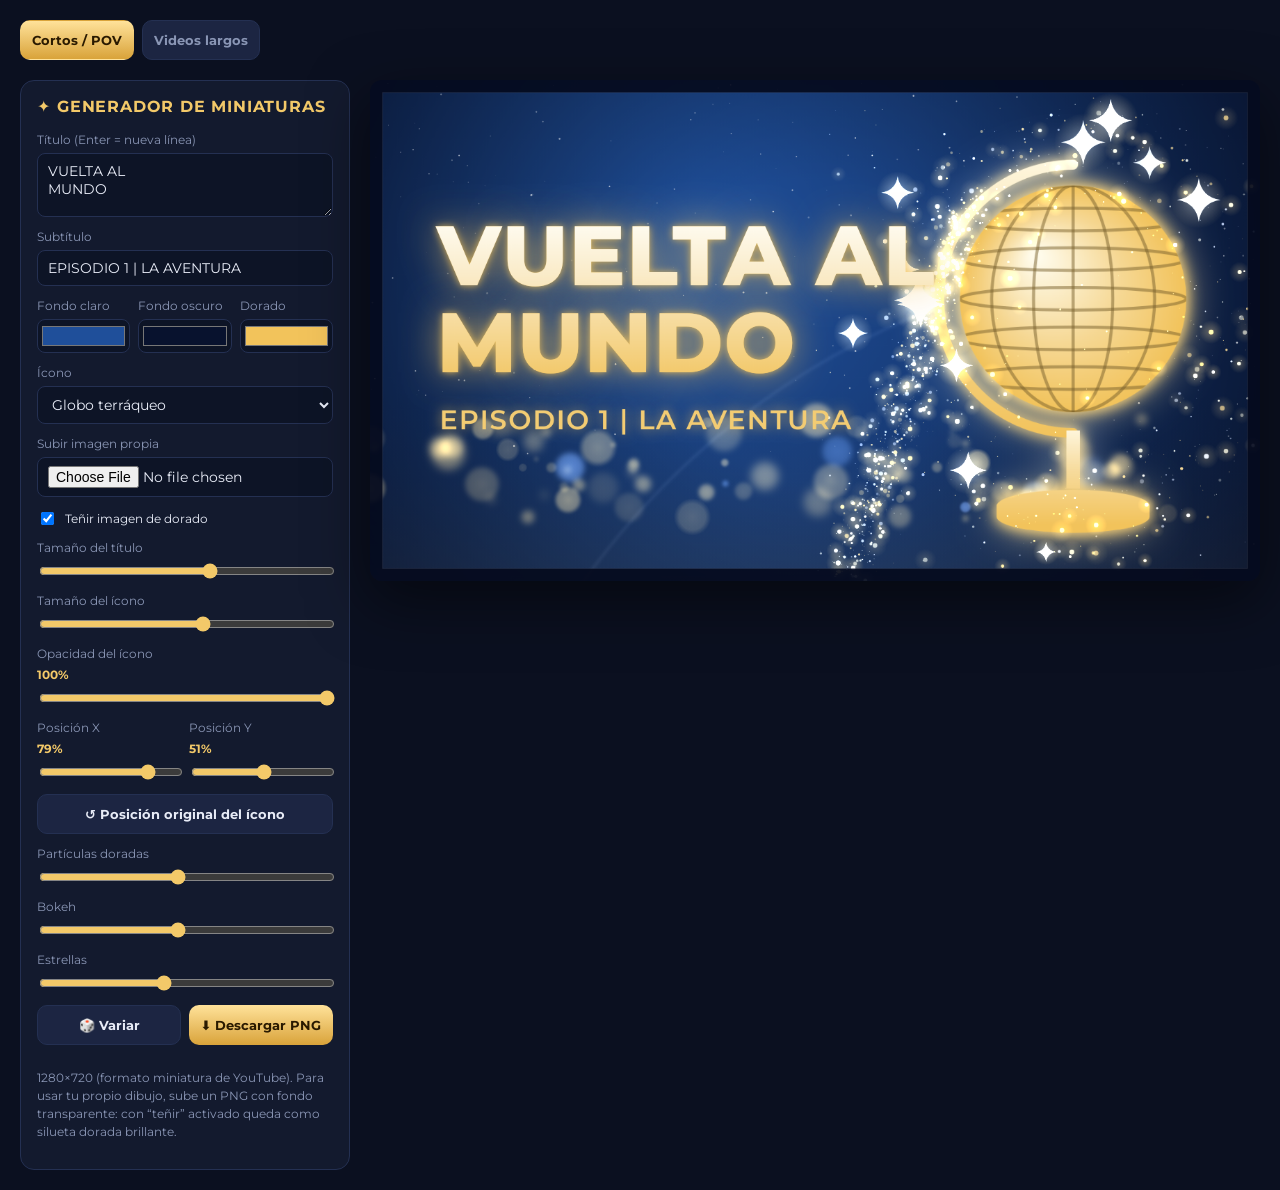
==== index.html @ 101daeae "Renombrar generador-miniaturas.html a index.html Actualiza la página de pruebas y la especificación " ====
<!doctype html>
<html lang="es">
<head>
<meta charset="utf-8">
<meta name="viewport" content="width=device-width, initial-scale=1">
<title>Miniaturas Doradas</title>
<link href="https://fonts.googleapis.com/css2?family=Montserrat:wght@600;700;800;900&display=swap" rel="stylesheet">
<link rel="stylesheet" href="css/estilos.css">
</head>
<body>
<nav class="tabs">
  <button class="tab activa" data-seccion="cortos" type="button">Cortos / POV</button>
  <button class="tab" data-seccion="largos" type="button">Videos largos</button>
</nav>
<div class="app">
  <aside class="panel" data-panel="cortos">
    <h1>✦ GENERADOR DE MINIATURAS</h1>

    <label>Título (Enter = nueva línea)
      <textarea id="title">VUELTA AL
MUNDO</textarea>
    </label>
    <label>Subtítulo
      <input type="text" id="subtitle" value="EPISODIO 1 | LA AVENTURA">
    </label>

    <div class="row">
      <label>Fondo claro<input type="color" id="bg1" value="#1f4f9a"></label>
      <label>Fondo oscuro<input type="color" id="bg2" value="#08122e"></label>
      <label>Dorado<input type="color" id="gold" value="#f2c35b"></label>
    </div>

    <label>Ícono
      <select id="icon">
        <option value="globo">Globo terráqueo</option>
        <option value="avion">Avión</option>
        <option value="brujula">Brújula</option>
        <option value="palmera">Palmera</option>
        <option value="maleta">Maleta</option>
        <option value="safari">Safari (jirafa y acacia)</option>
        <option value="imagen">Mi imagen (PNG)</option>
        <option value="none">Sin ícono</option>
      </select>
    </label>
    <label>Subir imagen propia
      <input type="file" id="file" accept="image/*">
    </label>
    <label class="check"><input type="checkbox" id="tint" checked> Teñir imagen de dorado</label>

    <label>Tamaño del título <input type="range" id="titleSize" min="80" max="200" value="150"></label>
    <label>Tamaño del ícono <input type="range" id="iconScale" min="50" max="140" value="100"></label>
    <label>Opacidad del ícono <span class="val" id="iconAlphav">100%</span><input type="range" id="iconAlpha" min="0" max="100" value="100"></label>
    <div class="row2">
      <label>Posición X <span class="val" id="iconXv">79%</span><input type="range" id="iconX" min="0" max="100" value="79"></label>
      <label>Posición Y <span class="val" id="iconYv">51%</span><input type="range" id="iconY" min="0" max="100" value="51"></label>
    </div>
    <button class="ghost" id="centerIcon" type="button">↺ Posición original del ícono</button>
    <label>Partículas doradas <input type="range" id="particles" min="0" max="3000" value="1400"></label>
    <label>Bokeh <input type="range" id="bokeh" min="0" max="150" value="70"></label>
    <label>Estrellas <input type="range" id="stars" min="0" max="600" value="250"></label>

    <div class="btns">
      <button class="ghost" id="rand">🎲 Variar</button>
      <button class="primary" data-descargar type="button">⬇ Descargar PNG</button>
    </div>
    <p class="hint">1280×720 (formato miniatura de YouTube). Para usar tu propio dibujo, sube un PNG con fondo transparente: con “teñir” activado queda como silueta dorada brillante.</p>
  </aside>

  <aside class="panel" data-panel="largos" hidden>
    <h1>✦ VIDEOS LARGOS</h1>

    <label>Plantilla
      <select id="lPlantilla">
        <option value="vlog">Vlog</option>
        <option value="podcast">Podcast</option>
        <option value="viaje">Reporte de viaje</option>
      </select>
    </label>
    <label>Foto
      <input type="file" id="lFoto" accept="image/*">
    </label>
    <div class="row2">
      <label>Zoom <span class="val" id="lZoomv">100%</span><input type="range" id="lZoom" min="100" max="300" value="100"></label>
      <label>Oscurecer <span class="val" id="lOscurov">30%</span><input type="range" id="lOscuro" min="0" max="80" value="30"></label>
    </div>
    <button class="ghost" id="lReencuadrar" type="button">↺ Reencuadrar foto</button>

    <label>Título (Enter = nueva línea)
      <textarea id="lTitulo">MI PRIMER DÍA
EN TOKIO</textarea>
    </label>
    <label>Subtítulo
      <input type="text" id="lSubtitulo" value="VLOG DE VIAJE">
    </label>
    <label data-plantilla="podcast" hidden>Invitado
      <input type="text" id="lInvitado" value="CON ANA PÉREZ">
    </label>
    <label data-plantilla="podcast" hidden>N.º de episodio
      <input type="text" id="lEpisodio" value="12" maxlength="6">
    </label>
    <label data-plantilla="viaje" hidden>Destino / país
      <input type="text" id="lDestino" value="JAPÓN">
    </label>
    <label data-plantilla="viaje" hidden>Fecha o duración
      <input type="text" id="lFecha" value="7 DÍAS">
    </label>

    <label>Dorado<input type="color" id="lGold" value="#f2c35b"></label>

    <div class="btns">
      <button class="ghost" id="lRand" type="button">🎲 Variar</button>
      <button class="primary" data-descargar type="button">⬇ Descargar PNG</button>
    </div>
    <p class="hint">Arrastra la foto sobre la miniatura para encuadrarla. Usa fotos horizontales de buena resolución (1280×720 o más).</p>
  </aside>

  <main class="stage">
    <canvas id="cv"></canvas>
  </main>
</div>

<script src="js/comun.js"></script>
<script src="js/cortos.js"></script>
<script src="js/largos.js"></script>
<script src="js/app.js"></script>
</body>
</html>
---- css/estilos.css ----
:root{
  --bg:#0b1020; --panel:#131a2e; --line:#243052;
  --text:#e8ecf7; --muted:#8a96b5; --gold:#f3c969;
}
*{box-sizing:border-box}
body{margin:0;background:var(--bg);color:var(--text);font-family:Montserrat,system-ui,sans-serif}
.app{display:grid;grid-template-columns:330px 1fr;gap:20px;padding:20px;max-width:1500px;margin:auto}
@media(max-width:900px){.app{grid-template-columns:1fr;padding:16px}}
.panel{background:var(--panel);border:1px solid var(--line);border-radius:14px;padding:16px;
       display:flex;flex-direction:column;gap:12px;align-self:start}
h1{font-size:16px;margin:0 0 4px;color:var(--gold);letter-spacing:.05em}
label{font-size:12px;color:var(--muted);display:flex;flex-direction:column;gap:6px}
input[type=text],textarea,select,input[type=file]{
  background:#0d1426;border:1px solid var(--line);color:var(--text);
  border-radius:8px;padding:8px 10px;font:inherit;font-size:14px;width:100%}
textarea{resize:vertical;min-height:64px}
.row{display:grid;grid-template-columns:1fr 1fr 1fr;gap:8px}
input[type=color]{width:100%;height:34px;border:1px solid var(--line);border-radius:8px;background:#0d1426;padding:2px}
input[type=range]{width:100%;accent-color:var(--gold)}
.row2{display:grid;grid-template-columns:1fr 1fr;gap:8px}
.val{color:var(--gold);font-weight:700}
canvas.drag{cursor:grab} canvas.dragging{cursor:grabbing}
.check{flex-direction:row;align-items:center;gap:8px;color:var(--text)}
.btns{display:grid;grid-template-columns:1fr 1fr;gap:8px}
button{font:inherit;font-weight:700;font-size:13px;border:0;border-radius:10px;padding:11px;cursor:pointer}
.primary{background:linear-gradient(180deg,#ffe29a,#d9a33a);color:#2a1a00}
.ghost{background:#1c2542;color:var(--text);border:1px solid var(--line)}
.stage{display:flex;flex-direction:column;gap:10px}
canvas{width:100%;height:auto;border-radius:12px;box-shadow:0 20px 60px rgba(0,0,0,.5);display:block}
.hint{font-size:12px;color:var(--muted);line-height:1.5}
[hidden]{display:none !important}
.tabs{display:flex;gap:8px;max-width:1500px;margin:auto;padding:20px 20px 0}
@media(max-width:900px){.tabs{padding:16px 16px 0}}
.tab{background:#1c2542;color:var(--muted);border:1px solid var(--line)}
.tab.activa{background:linear-gradient(180deg,#ffe29a,#d9a33a);color:#2a1a00;border-color:transparent}
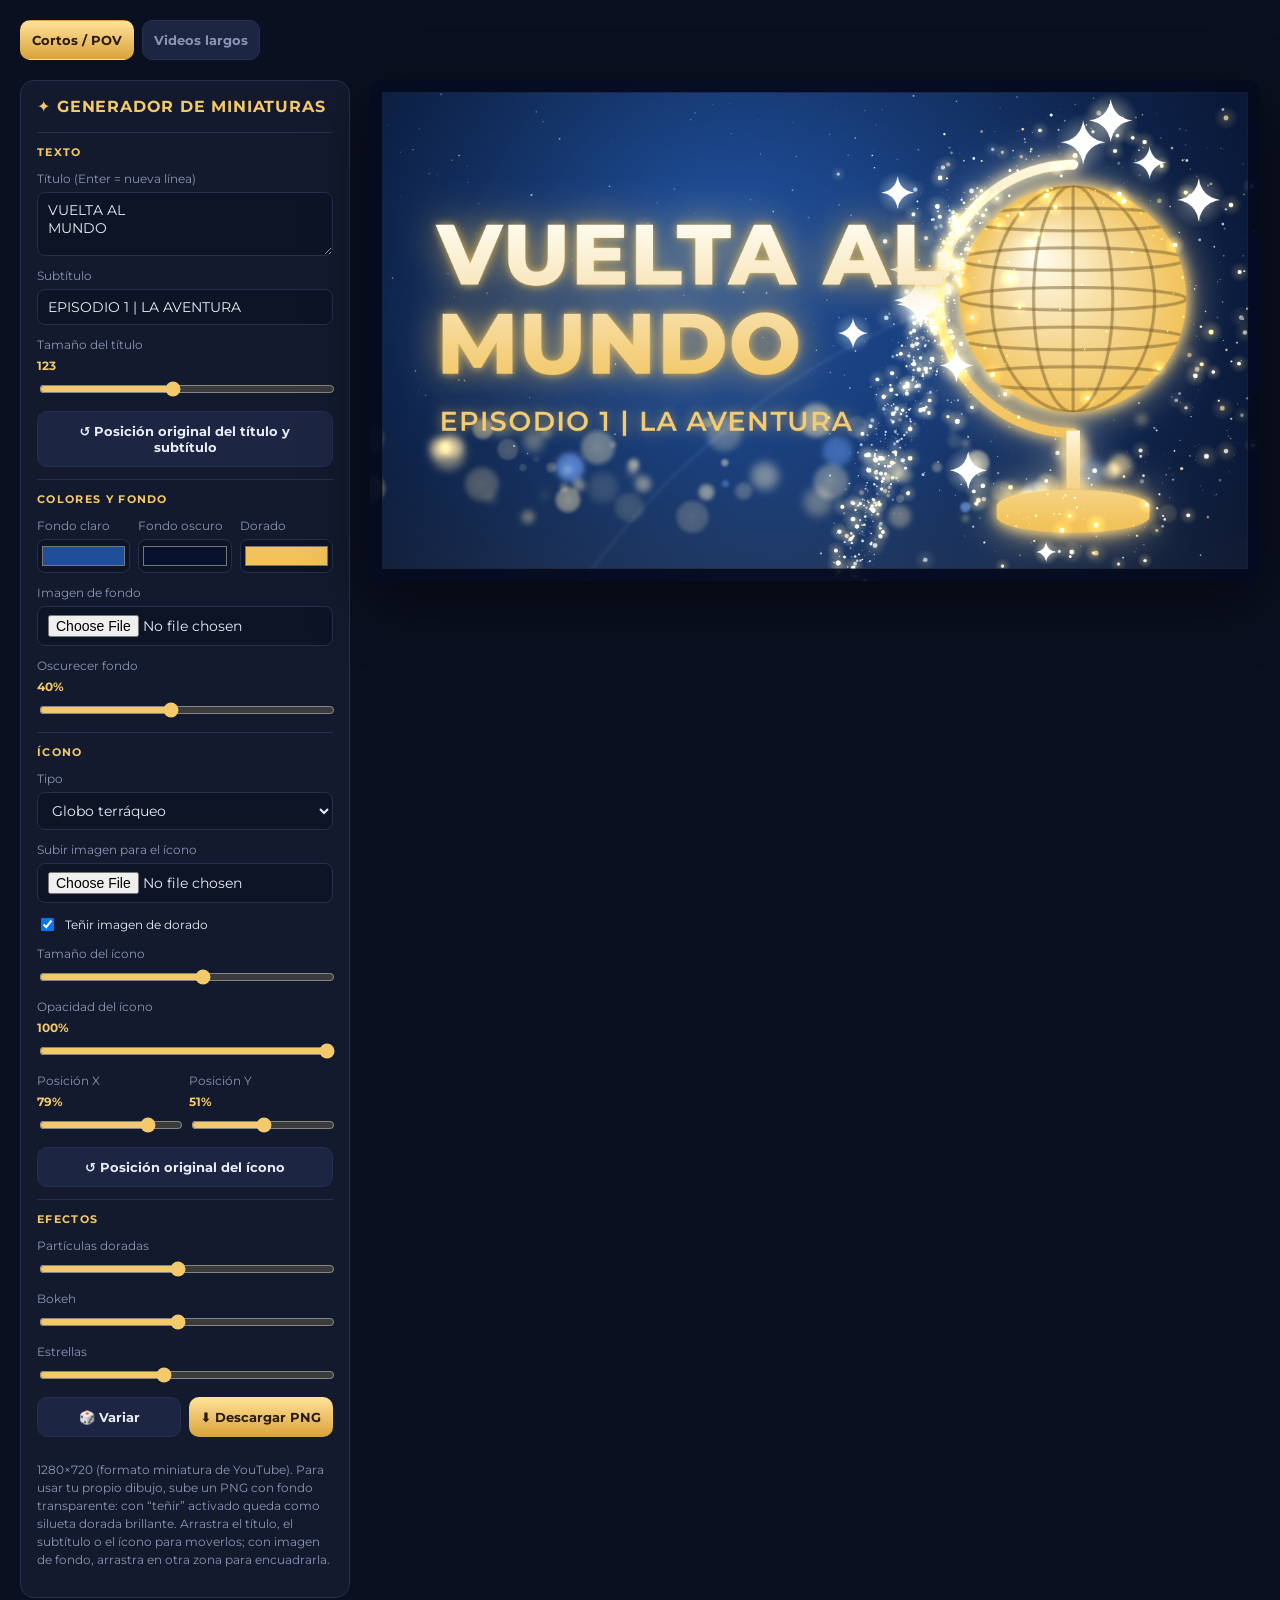
==== commit 5a064375: "Cortos: imagen de fondo, arrastre de textos y panel por secciones - Imagen de fondo con ajuste "cove" ====
--- a/index.html
+++ b/index.html
@@ -16,54 +16,74 @@
   <aside class="panel" data-panel="cortos">
     <h1>✦ GENERADOR DE MINIATURAS</h1>
 
-    <label>Título (Enter = nueva línea)
-      <textarea id="title">VUELTA AL
+    <section class="grupo">
+      <h2>Texto</h2>
+      <label>Título (Enter = nueva línea)
+        <textarea id="title">VUELTA AL
 MUNDO</textarea>
-    </label>
-    <label>Subtítulo
-      <input type="text" id="subtitle" value="EPISODIO 1 | LA AVENTURA">
-    </label>
+      </label>
+      <label>Subtítulo
+        <input type="text" id="subtitle" value="EPISODIO 1 | LA AVENTURA">
+      </label>
+      <label>Tamaño del título <span class="val" id="titleSizev">123</span><input type="range" id="titleSize" min="60" max="200" value="123"></label>
+      <button class="ghost" id="centerTitle" type="button">↺ Posición original del título y subtítulo</button>
+    </section>
 
-    <div class="row">
-      <label>Fondo claro<input type="color" id="bg1" value="#1f4f9a"></label>
-      <label>Fondo oscuro<input type="color" id="bg2" value="#08122e"></label>
-      <label>Dorado<input type="color" id="gold" value="#f2c35b"></label>
-    </div>
+    <section class="grupo">
+      <h2>Colores y fondo</h2>
+      <div class="row">
+        <label>Fondo claro<input type="color" id="bg1" value="#1f4f9a"></label>
+        <label>Fondo oscuro<input type="color" id="bg2" value="#08122e"></label>
+        <label>Dorado<input type="color" id="gold" value="#f2c35b"></label>
+      </div>
+      <label>Imagen de fondo
+        <input type="file" id="bgFile" accept="image/*">
+      </label>
+      <label>Oscurecer fondo <span class="val" id="bgOscurov">40%</span><input type="range" id="bgOscuro" min="0" max="90" value="40"></label>
+      <button class="ghost" id="bgQuitar" type="button" hidden>✕ Quitar imagen de fondo</button>
+    </section>
 
-    <label>Ícono
-      <select id="icon">
-        <option value="globo">Globo terráqueo</option>
-        <option value="avion">Avión</option>
-        <option value="brujula">Brújula</option>
-        <option value="palmera">Palmera</option>
-        <option value="maleta">Maleta</option>
-        <option value="safari">Safari (jirafa y acacia)</option>
-        <option value="imagen">Mi imagen (PNG)</option>
-        <option value="none">Sin ícono</option>
-      </select>
-    </label>
-    <label>Subir imagen propia
-      <input type="file" id="file" accept="image/*">
-    </label>
-    <label class="check"><input type="checkbox" id="tint" checked> Teñir imagen de dorado</label>
+    <section class="grupo">
+      <h2>Ícono</h2>
+      <label>Tipo
+        <select id="icon">
+          <option value="globo">Globo terráqueo</option>
+          <option value="avion">Avión</option>
+          <option value="brujula">Brújula</option>
+          <option value="palmera">Palmera</option>
+          <option value="maleta">Maleta</option>
+          <option value="safari">Safari (jirafa y acacia)</option>
+          <option value="imagen">Mi imagen (PNG)</option>
+          <option value="none">Sin ícono</option>
+        </select>
+      </label>
+      <label>Subir imagen para el ícono
+        <input type="file" id="file" accept="image/*">
+      </label>
+      <div class="grupo-cuerpo" id="iconAjustes">
+        <label class="check"><input type="checkbox" id="tint" checked> Teñir imagen de dorado</label>
+        <label>Tamaño del ícono <input type="range" id="iconScale" min="50" max="140" value="100"></label>
+        <label>Opacidad del ícono <span class="val" id="iconAlphav">100%</span><input type="range" id="iconAlpha" min="0" max="100" value="100"></label>
+        <div class="row2">
+          <label>Posición X <span class="val" id="iconXv">79%</span><input type="range" id="iconX" min="0" max="100" value="79"></label>
+          <label>Posición Y <span class="val" id="iconYv">51%</span><input type="range" id="iconY" min="0" max="100" value="51"></label>
+        </div>
+        <button class="ghost" id="centerIcon" type="button">↺ Posición original del ícono</button>
+      </div>
+    </section>
 
-    <label>Tamaño del título <input type="range" id="titleSize" min="80" max="200" value="150"></label>
-    <label>Tamaño del ícono <input type="range" id="iconScale" min="50" max="140" value="100"></label>
-    <label>Opacidad del ícono <span class="val" id="iconAlphav">100%</span><input type="range" id="iconAlpha" min="0" max="100" value="100"></label>
-    <div class="row2">
-      <label>Posición X <span class="val" id="iconXv">79%</span><input type="range" id="iconX" min="0" max="100" value="79"></label>
-      <label>Posición Y <span class="val" id="iconYv">51%</span><input type="range" id="iconY" min="0" max="100" value="51"></label>
-    </div>
-    <button class="ghost" id="centerIcon" type="button">↺ Posición original del ícono</button>
-    <label>Partículas doradas <input type="range" id="particles" min="0" max="3000" value="1400"></label>
-    <label>Bokeh <input type="range" id="bokeh" min="0" max="150" value="70"></label>
-    <label>Estrellas <input type="range" id="stars" min="0" max="600" value="250"></label>
+    <section class="grupo">
+      <h2>Efectos</h2>
+      <label>Partículas doradas <input type="range" id="particles" min="0" max="3000" value="1400"></label>
+      <label>Bokeh <input type="range" id="bokeh" min="0" max="150" value="70"></label>
+      <label>Estrellas <input type="range" id="stars" min="0" max="600" value="250"></label>
+    </section>
 
     <div class="btns">
       <button class="ghost" id="rand">🎲 Variar</button>
       <button class="primary" data-descargar type="button">⬇ Descargar PNG</button>
     </div>
-    <p class="hint">1280×720 (formato miniatura de YouTube). Para usar tu propio dibujo, sube un PNG con fondo transparente: con “teñir” activado queda como silueta dorada brillante.</p>
+    <p class="hint">1280×720 (formato miniatura de YouTube). Para usar tu propio dibujo, sube un PNG con fondo transparente: con “teñir” activado queda como silueta dorada brillante. Arrastra el título, el subtítulo o el ícono para moverlos; con imagen de fondo, arrastra en otra zona para encuadrarla.</p>
   </aside>
 
   <aside class="panel" data-panel="largos" hidden>
--- a/css/estilos.css
+++ b/css/estilos.css
@@ -27,6 +27,9 @@
 .ghost{background:#1c2542;color:var(--text);border:1px solid var(--line)}
 .stage{display:flex;flex-direction:column;gap:10px}
 canvas{width:100%;height:auto;border-radius:12px;box-shadow:0 20px 60px rgba(0,0,0,.5);display:block}
+.grupo,.grupo-cuerpo{display:flex;flex-direction:column;gap:12px}
+.grupo{border-top:1px solid var(--line);padding-top:12px}
+h2{font-size:11px;margin:0;color:var(--gold);letter-spacing:.12em;text-transform:uppercase}
 .hint{font-size:12px;color:var(--muted);line-height:1.5}
 [hidden]{display:none !important}
 .tabs{display:flex;gap:8px;max-width:1500px;margin:auto;padding:20px 20px 0}
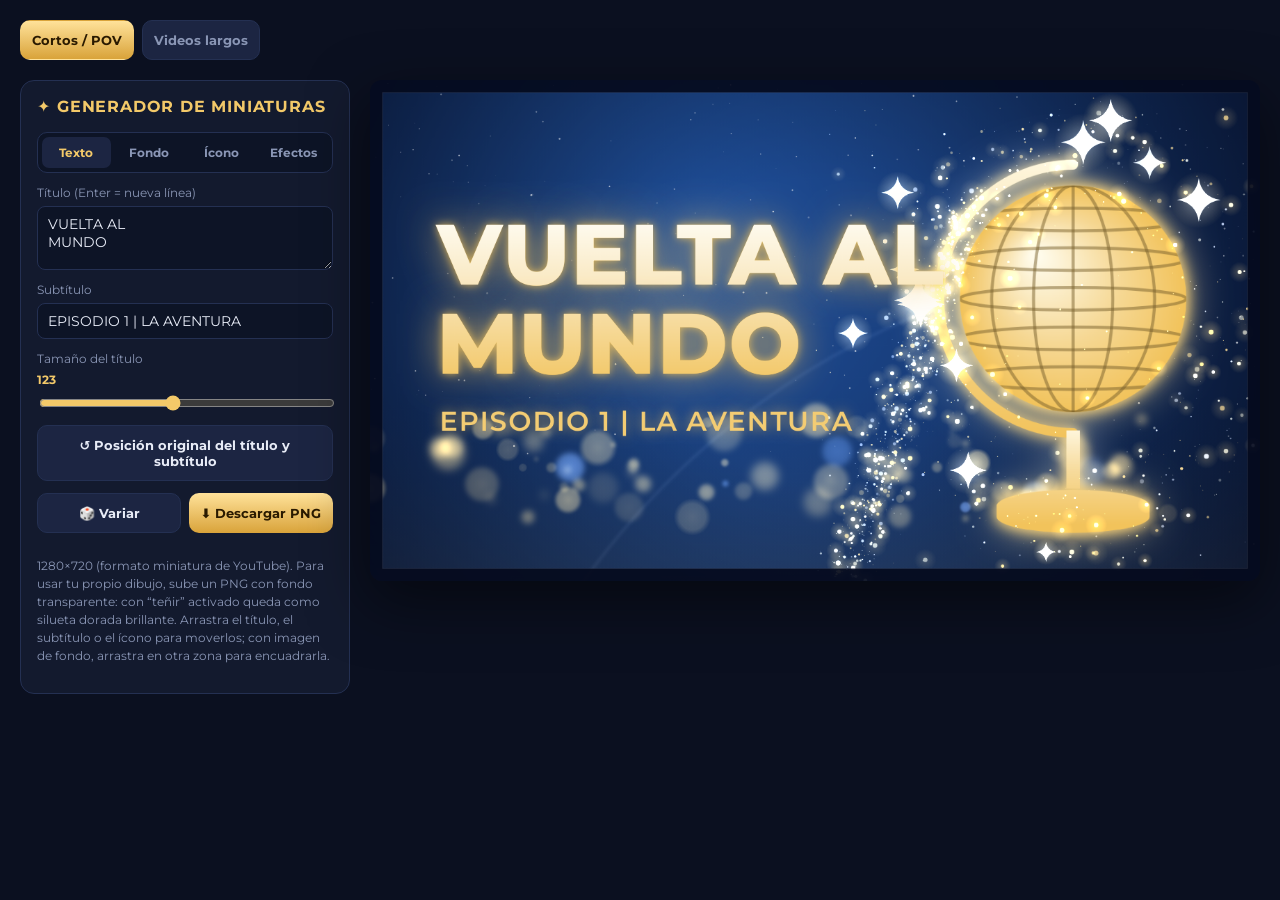
==== commit e5ab4670: "Cortos: pestañas en el panel, interruptor de efectos y brillo del ícono - Panel de Cortos en pestaña" ====
--- a/index.html
+++ b/index.html
@@ -16,8 +16,14 @@
   <aside class="panel" data-panel="cortos">
     <h1>✦ GENERADOR DE MINIATURAS</h1>
 
-    <section class="grupo">
-      <h2>Texto</h2>
+    <nav class="subtabs">
+      <button class="subtab activa" data-grupo="texto" type="button">Texto</button>
+      <button class="subtab" data-grupo="fondo" type="button">Fondo</button>
+      <button class="subtab" data-grupo="icono" type="button">Ícono</button>
+      <button class="subtab" data-grupo="efectos" type="button">Efectos</button>
+    </nav>
+
+    <section class="grupo" data-grupo="texto">
       <label>Título (Enter = nueva línea)
         <textarea id="title">VUELTA AL
 MUNDO</textarea>
@@ -29,8 +35,7 @@
       <button class="ghost" id="centerTitle" type="button">↺ Posición original del título y subtítulo</button>
     </section>
 
-    <section class="grupo">
-      <h2>Colores y fondo</h2>
+    <section class="grupo" data-grupo="fondo" hidden>
       <div class="row">
         <label>Fondo claro<input type="color" id="bg1" value="#1f4f9a"></label>
         <label>Fondo oscuro<input type="color" id="bg2" value="#08122e"></label>
@@ -43,8 +48,7 @@
       <button class="ghost" id="bgQuitar" type="button" hidden>✕ Quitar imagen de fondo</button>
     </section>
 
-    <section class="grupo">
-      <h2>Ícono</h2>
+    <section class="grupo" data-grupo="icono" hidden>
       <label>Tipo
         <select id="icon">
           <option value="globo">Globo terráqueo</option>
@@ -64,6 +68,7 @@
         <label class="check"><input type="checkbox" id="tint" checked> Teñir imagen de dorado</label>
         <label>Tamaño del ícono <input type="range" id="iconScale" min="50" max="140" value="100"></label>
         <label>Opacidad del ícono <span class="val" id="iconAlphav">100%</span><input type="range" id="iconAlpha" min="0" max="100" value="100"></label>
+        <label>Brillo y sombra del ícono <span class="val" id="iconGlowv">100%</span><input type="range" id="iconGlow" min="0" max="200" value="100"></label>
         <div class="row2">
           <label>Posición X <span class="val" id="iconXv">79%</span><input type="range" id="iconX" min="0" max="100" value="79"></label>
           <label>Posición Y <span class="val" id="iconYv">51%</span><input type="range" id="iconY" min="0" max="100" value="51"></label>
@@ -72,11 +77,13 @@
       </div>
     </section>
 
-    <section class="grupo">
-      <h2>Efectos</h2>
-      <label>Partículas doradas <input type="range" id="particles" min="0" max="3000" value="1400"></label>
-      <label>Bokeh <input type="range" id="bokeh" min="0" max="150" value="70"></label>
-      <label>Estrellas <input type="range" id="stars" min="0" max="600" value="250"></label>
+    <section class="grupo" data-grupo="efectos" hidden>
+      <label class="check"><input type="checkbox" id="efectos" checked> Mostrar efectos (partículas, bokeh, estrellas y destellos)</label>
+      <div class="grupo-cuerpo" id="efectosAjustes">
+        <label>Partículas doradas <input type="range" id="particles" min="0" max="3000" value="1400"></label>
+        <label>Bokeh <input type="range" id="bokeh" min="0" max="150" value="70"></label>
+        <label>Estrellas <input type="range" id="stars" min="0" max="600" value="250"></label>
+      </div>
     </section>
 
     <div class="btns">
--- a/css/estilos.css
+++ b/css/estilos.css
@@ -28,8 +28,10 @@
 .stage{display:flex;flex-direction:column;gap:10px}
 canvas{width:100%;height:auto;border-radius:12px;box-shadow:0 20px 60px rgba(0,0,0,.5);display:block}
 .grupo,.grupo-cuerpo{display:flex;flex-direction:column;gap:12px}
-.grupo{border-top:1px solid var(--line);padding-top:12px}
-h2{font-size:11px;margin:0;color:var(--gold);letter-spacing:.12em;text-transform:uppercase}
+.subtabs{display:grid;grid-template-columns:repeat(4,1fr);gap:4px;background:#0d1426;
+         border:1px solid var(--line);border-radius:10px;padding:4px}
+.subtab{background:none;color:var(--muted);font-size:12px;padding:8px 4px;border-radius:7px}
+.subtab.activa{background:#1c2542;color:var(--gold)}
 .hint{font-size:12px;color:var(--muted);line-height:1.5}
 [hidden]{display:none !important}
 .tabs{display:flex;gap:8px;max-width:1500px;margin:auto;padding:20px 20px 0}
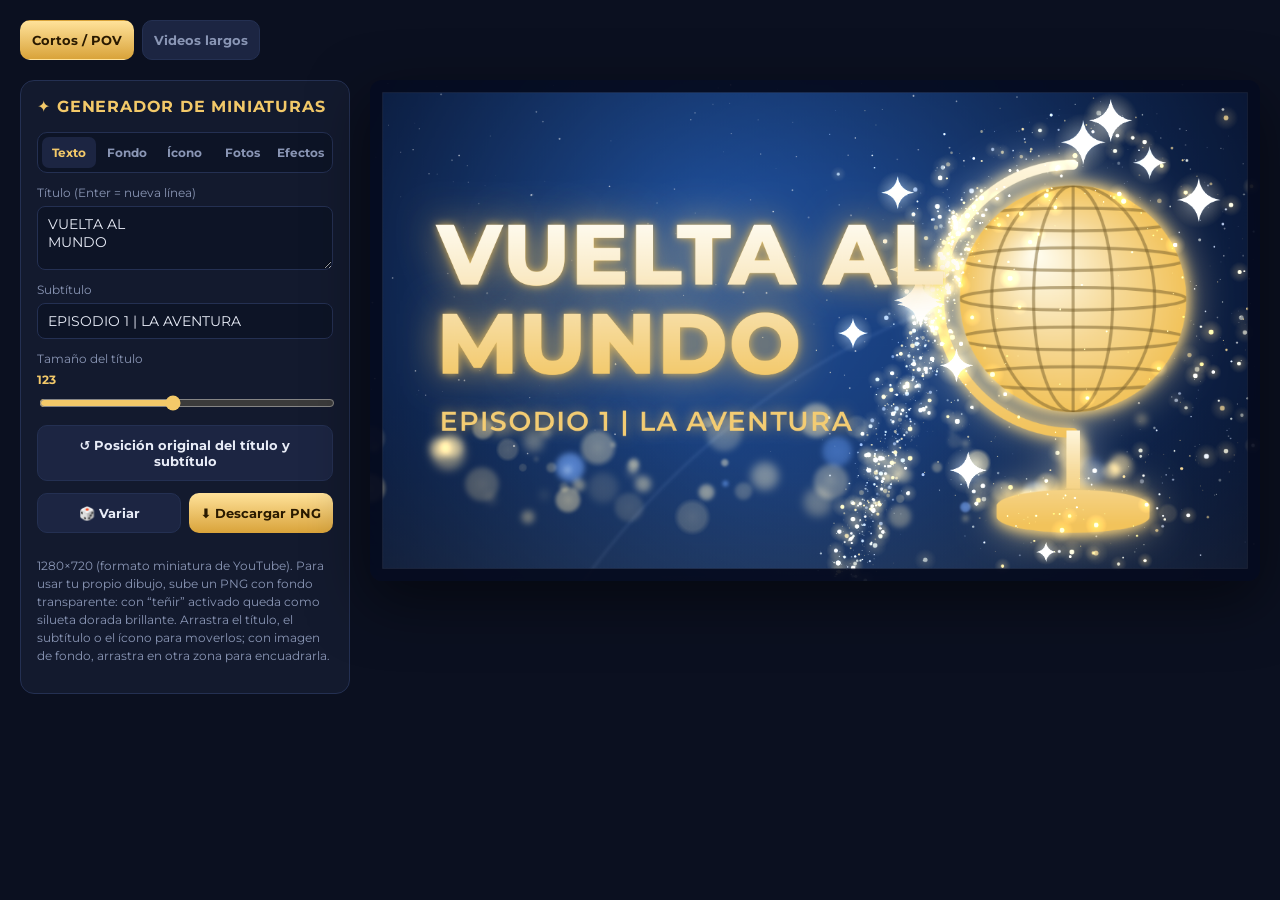
==== commit ea0e66c6: "Varias fotos por miniatura: arrastrar y Ctrl + rueda para el tamaño - Módulo de fotos superpuestas c" ====
--- a/index.html
+++ b/index.html
@@ -20,6 +20,7 @@
       <button class="subtab activa" data-grupo="texto" type="button">Texto</button>
       <button class="subtab" data-grupo="fondo" type="button">Fondo</button>
       <button class="subtab" data-grupo="icono" type="button">Ícono</button>
+      <button class="subtab" data-grupo="fotos" type="button">Fotos</button>
       <button class="subtab" data-grupo="efectos" type="button">Efectos</button>
     </nav>
 
@@ -44,8 +45,15 @@
       <label>Imagen de fondo
         <input type="file" id="bgFile" accept="image/*">
       </label>
-      <label>Oscurecer fondo <span class="val" id="bgOscurov">40%</span><input type="range" id="bgOscuro" min="0" max="90" value="40"></label>
-      <button class="ghost" id="bgQuitar" type="button" hidden>✕ Quitar imagen de fondo</button>
+      <div class="grupo-cuerpo" id="bgAjustes" hidden>
+        <label>Oscurecer fondo <span class="val" id="bgOscurov">40%</span><input type="range" id="bgOscuro" min="0" max="90" value="40"></label>
+        <div class="row2">
+          <label>Posición X <span class="val" id="bgXv">50%</span><input type="range" id="bgX" min="0" max="100" value="50"></label>
+          <label>Posición Y <span class="val" id="bgYv">50%</span><input type="range" id="bgY" min="0" max="100" value="50"></label>
+        </div>
+        <button class="ghost" id="bgCentrar" type="button">↺ Centrar imagen de fondo</button>
+        <button class="ghost" id="bgQuitar" type="button">✕ Quitar imagen de fondo</button>
+      </div>
     </section>
 
     <section class="grupo" data-grupo="icono" hidden>
@@ -75,6 +83,14 @@
         </div>
         <button class="ghost" id="centerIcon" type="button">↺ Posición original del ícono</button>
       </div>
+    </section>
+
+    <section class="grupo" data-grupo="fotos" hidden>
+      <label>Agregar fotos (puedes elegir varias)
+        <input type="file" id="cFotos" accept="image/*" multiple>
+      </label>
+      <div class="fotos-lista" id="cFotosLista" hidden></div>
+      <p class="hint">Arrastra cada foto para moverla. <b>Ctrl + rueda del mouse</b> sobre una foto la agranda o achica.</p>
     </section>
 
     <section class="grupo" data-grupo="efectos" hidden>
@@ -110,6 +126,10 @@
       <label>Zoom <span class="val" id="lZoomv">100%</span><input type="range" id="lZoom" min="100" max="300" value="100"></label>
       <label>Oscurecer <span class="val" id="lOscurov">30%</span><input type="range" id="lOscuro" min="0" max="80" value="30"></label>
     </div>
+    <div class="row2">
+      <label>Posición X <span class="val" id="lFotoXv">50%</span><input type="range" id="lFotoX" min="0" max="100" value="50"></label>
+      <label>Posición Y <span class="val" id="lFotoYv">50%</span><input type="range" id="lFotoY" min="0" max="100" value="50"></label>
+    </div>
     <button class="ghost" id="lReencuadrar" type="button">↺ Reencuadrar foto</button>
 
     <label>Título (Enter = nueva línea)
@@ -119,6 +139,7 @@
     <label>Subtítulo
       <input type="text" id="lSubtitulo" value="VLOG DE VIAJE">
     </label>
+    <button class="ghost" id="lTextoReset" type="button">↺ Posición original del título y subtítulo</button>
     <label data-plantilla="podcast" hidden>Invitado
       <input type="text" id="lInvitado" value="CON ANA PÉREZ">
     </label>
@@ -132,13 +153,18 @@
       <input type="text" id="lFecha" value="7 DÍAS">
     </label>
 
+    <label>Fotos extra (puedes elegir varias)
+      <input type="file" id="lFotos" accept="image/*" multiple>
+    </label>
+    <div class="fotos-lista" id="lFotosLista" hidden></div>
+
     <label>Dorado<input type="color" id="lGold" value="#f2c35b"></label>
 
     <div class="btns">
       <button class="ghost" id="lRand" type="button">🎲 Variar</button>
       <button class="primary" data-descargar type="button">⬇ Descargar PNG</button>
     </div>
-    <p class="hint">Arrastra la foto sobre la miniatura para encuadrarla. Usa fotos horizontales de buena resolución (1280×720 o más).</p>
+    <p class="hint">Arrastra el título, el subtítulo y las fotos extra para moverlos, y la foto para encuadrarla. Ctrl + rueda del mouse sobre una foto extra la agranda o achica. Usa fotos horizontales de buena resolución (1280×720 o más).</p>
   </aside>
 
   <main class="stage">
--- a/css/estilos.css
+++ b/css/estilos.css
@@ -28,10 +28,16 @@
 .stage{display:flex;flex-direction:column;gap:10px}
 canvas{width:100%;height:auto;border-radius:12px;box-shadow:0 20px 60px rgba(0,0,0,.5);display:block}
 .grupo,.grupo-cuerpo{display:flex;flex-direction:column;gap:12px}
-.subtabs{display:grid;grid-template-columns:repeat(4,1fr);gap:4px;background:#0d1426;
+.subtabs{display:grid;grid-template-columns:repeat(5,1fr);gap:4px;background:#0d1426;
          border:1px solid var(--line);border-radius:10px;padding:4px}
 .subtab{background:none;color:var(--muted);font-size:12px;padding:8px 4px;border-radius:7px}
 .subtab.activa{background:#1c2542;color:var(--gold)}
+.fotos-lista{display:flex;flex-direction:column;gap:6px}
+.foto-item{display:grid;grid-template-columns:64px 1fr auto;align-items:center;gap:10px;
+           background:#0d1426;border:1px solid var(--line);border-radius:8px;padding:6px}
+.foto-item canvas{width:64px;height:40px;border-radius:4px;box-shadow:none}
+.foto-item span{font-size:13px}
+.foto-item button{padding:6px 10px}
 .hint{font-size:12px;color:var(--muted);line-height:1.5}
 [hidden]{display:none !important}
 .tabs{display:flex;gap:8px;max-width:1500px;margin:auto;padding:20px 20px 0}
